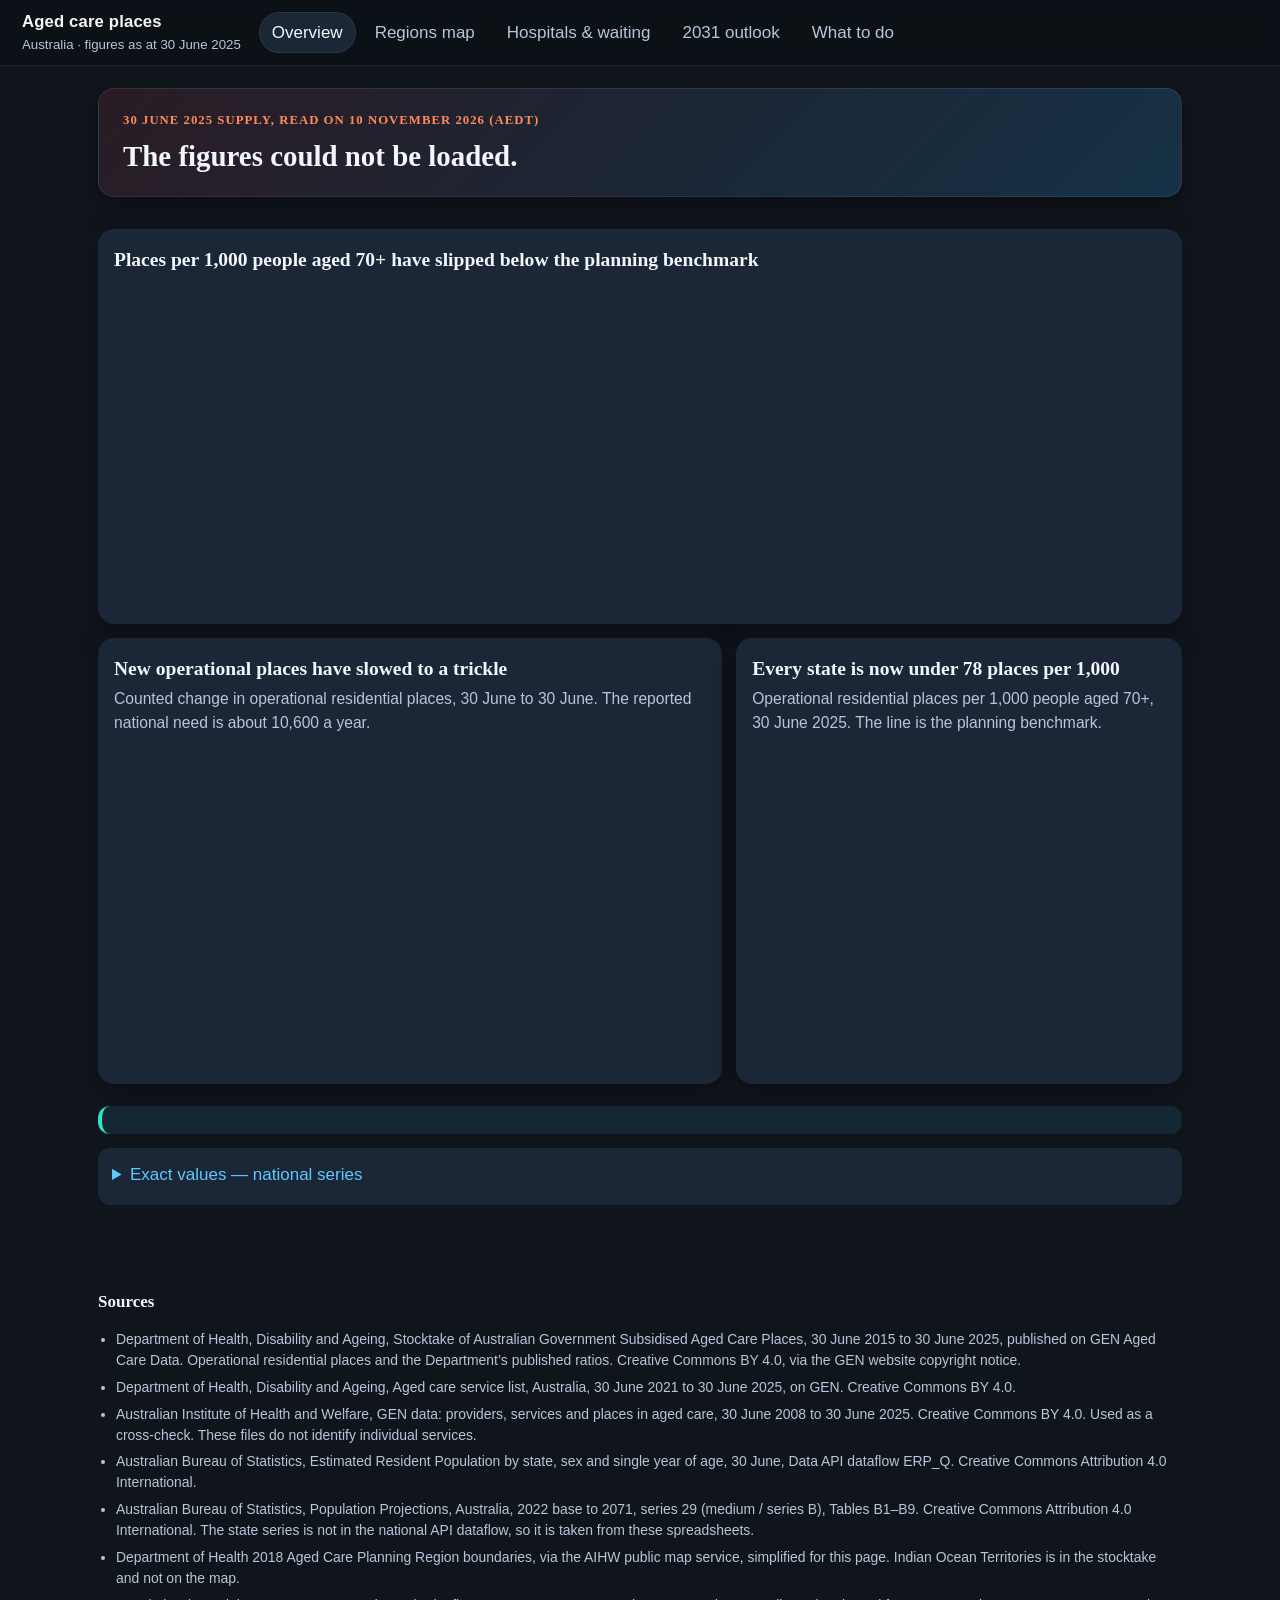
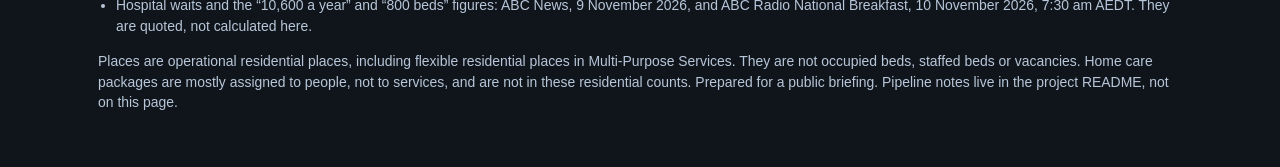
==== dashboard/index.html @ b5bfd51a "Add the static briefing pages and screenshots of every tab. The pages are a dark card layout with a " ====
<!DOCTYPE html>
<html lang="en-AU">
<head>
  <meta charset="utf-8" />
  <meta name="viewport" content="width=device-width, initial-scale=1" />
  <title>Where aged care places are falling behind</title>
  <link rel="stylesheet" href="styles.css" />
</head>
<body>
  <header class="topbar">
    <div class="brand">
      <strong>Aged care places</strong>
      <span>Australia · figures as at 30 June 2025</span>
    </div>
    <nav class="tabs" aria-label="Pages">
      <button type="button" data-tab="overview" class="is-on" aria-selected="true">Overview</button>
      <button type="button" data-tab="regions" aria-selected="false">Regions map</button>
      <button type="button" data-tab="hospitals" aria-selected="false">Hospitals &amp; waiting</button>
      <button type="button" data-tab="outlook" aria-selected="false">2031 outlook</button>
      <button type="button" data-tab="action" aria-selected="false">What to do</button>
    </nav>
  </header>

  <main>
    <section class="banner">
      <p class="kicker">30 June 2025 supply, read on 10 November 2026 (AEDT)</p>
      <h1 id="banner">Loading the latest figures…</h1>
    </section>
    <section class="kpis" id="kpis" aria-label="Key figures"></section>

    <section data-page="overview">
      <article class="card">
        <h2 id="overview-hero-title">Places per 1,000 people aged 70+ have slipped below the planning benchmark</h2>
        <p class="sub" id="overview-hero-sub"></p>
        <canvas id="chart-ratio" height="320"></canvas>
      </article>
      <div class="grid-2">
        <article class="card">
          <h2 id="overview-net-title">New operational places have slowed to a trickle</h2>
          <p class="sub">Counted change in operational residential places, 30 June to 30 June. The reported national need is about 10,600 a year.</p>
          <canvas id="chart-net" height="320"></canvas>
        </article>
        <article class="card">
          <h2>Every state is now under 78 places per 1,000</h2>
          <p class="sub">Operational residential places per 1,000 people aged 70+, 30 June 2025. The line is the planning benchmark.</p>
          <canvas id="chart-states" height="320"></canvas>
        </article>
      </div>
      <div class="means" id="overview-means"></div>
      <details class="exact">
        <summary>Exact values — national series</summary>
        <div class="table-wrap" id="overview-table"></div>
      </details>
    </section>

    <section data-page="regions" hidden>
      <div class="card">
        <h2>Where the residential place ratio is lowest</h2>
        <p class="sub">Each region is coloured by the Department of Health published ratio of operational residential places per 1,000 people aged 70+, 30 June 2025. Hover a region for the place count and the gap to 78.</p>
        <div class="pills" id="state-pills" role="group" aria-label="Filter by state"></div>
        <div class="map-wrap"><svg id="map" viewBox="0 0 1000 820" role="img" aria-label="Map of aged care planning regions"></svg></div>
        <div class="legend" id="legend"></div>
      </div>
      <div class="grid-3">
        <article class="card">
          <h2 id="region-bar-title">Biggest gaps in number of places</h2>
          <p class="sub">Places still needed to reach 78 per 1,000, using each region’s published ratio. A large city can have a moderate ratio and still be missing the most places.</p>
          <canvas id="chart-regions" height="320"></canvas>
        </article>
        <div>
          <div class="means" id="region-means"></div>
        </div>
      </div>
      <details class="exact">
        <summary>Exact values — every planning region</summary>
        <div class="table-wrap" id="region-table"></div>
      </details>
    </section>

    <section data-page="hospitals" hidden>
      <article class="card">
        <p class="kicker" style="color:#ff8a5b;letter-spacing:.06em;text-transform:uppercase;font-size:.75rem;">Reported by the ABC, not counted in this dataset</p>
        <p class="quote" id="hospital-quote"></p>
      </article>
      <div class="grid-2">
        <article class="card">
          <h2>South Australia’s place ratio has fallen the whole decade</h2>
          <p class="sub">Operational residential places per 1,000 people aged 70+. South Australia added few places while the older population grew.</p>
          <canvas id="chart-sa" height="320"></canvas>
        </article>
        <article class="card">
          <h2>South Australia is not the lowest ratio</h2>
          <p class="sub">30 June 2025. The Northern Territory, the ACT and Tasmania have fewer places per 1,000 older people. South Australia’s hospital queue is the one state governments have put a number on.</p>
          <canvas id="chart-hospital-states" height="320"></canvas>
        </article>
      </div>
      <div class="means" id="hospital-means"></div>
      <details class="exact">
        <summary>Exact values — South Australia by year</summary>
        <div class="table-wrap" id="hospital-table"></div>
      </details>
    </section>

    <section data-page="outlook" hidden>
      <article class="card">
        <h2 id="outlook-title">Extra places each year to 2031, if today’s homes stay open</h2>
        <p class="sub">ABS medium population projection (series B). “Hold today’s ratio” keeps each state’s June 2025 ratio. “Reach 78” gets to the planning benchmark by 30 June 2031.</p>
        <canvas id="chart-outlook" height="320"></canvas>
      </article>
      <article class="card">
        <h2>The 70+ population keeps growing after the place ratio has already fallen</h2>
        <p class="sub">ABS estimated resident population to 2025, then the medium projection’s growth applied to that estimate through 2031. Australia.</p>
        <canvas id="chart-pop" height="320"></canvas>
      </article>
      <div class="means" id="outlook-means"></div>
      <details class="exact">
        <summary>Exact values — 2031 by state</summary>
        <div class="table-wrap" id="outlook-table"></div>
      </details>
    </section>

    <section data-page="action" hidden>
      <article class="card">
        <h2>The pace last year is about a tenth of what it takes to stand still</h2>
        <p class="sub">Australia, residential operational places a year. Blue bars are reported claims. The others are counted from the stocktake and the ABS projection.</p>
        <canvas id="chart-pace" class="tall" height="420"></canvas>
      </article>
      <div class="steps" id="action-steps"></div>
      <div class="means" id="action-means"></div>
      <details class="exact">
        <summary>Exact values — pace comparison</summary>
        <div class="table-wrap" id="action-table"></div>
      </details>
    </section>
  </main>

  <div id="tip" class="tip" hidden></div>

  <footer class="sources">
    <h2>Sources</h2>
    <ul>
      <li>Department of Health, Disability and Ageing, Stocktake of Australian Government Subsidised Aged Care Places, 30 June 2015 to 30 June 2025, published on GEN Aged Care Data. Operational residential places and the Department’s published ratios. Creative Commons BY 4.0, via the GEN website copyright notice.</li>
      <li>Department of Health, Disability and Ageing, Aged care service list, Australia, 30 June 2021 to 30 June 2025, on GEN. Creative Commons BY 4.0.</li>
      <li>Australian Institute of Health and Welfare, GEN data: providers, services and places in aged care, 30 June 2008 to 30 June 2025. Creative Commons BY 4.0. Used as a cross-check. These files do not identify individual services.</li>
      <li>Australian Bureau of Statistics, Estimated Resident Population by state, sex and single year of age, 30 June, Data API dataflow ERP_Q. Creative Commons Attribution 4.0 International.</li>
      <li>Australian Bureau of Statistics, Population Projections, Australia, 2022 base to 2071, series 29 (medium / series B), Tables B1–B9. Creative Commons Attribution 4.0 International. The state series is not in the national API dataflow, so it is taken from these spreadsheets.</li>
      <li>Department of Health 2018 Aged Care Planning Region boundaries, via the AIHW public map service, simplified for this page. Indian Ocean Territories is in the stocktake and not on the map.</li>
      <li>Hospital waits and the “10,600 a year” and “800 beds” figures: ABC News, 9 November 2026, and ABC Radio National Breakfast, 10 November 2026, 7:30 am AEDT. They are quoted, not calculated here.</li>
    </ul>
    <p>Places are operational residential places, including flexible residential places in Multi-Purpose Services. They are not occupied beds, staffed beds or vacancies. Home care packages are mostly assigned to people, not to services, and are not in these residential counts. Prepared for a public briefing. Pipeline notes live in the project README, not on this page.</p>
  </footer>
  <script src="vendor/chart.umd.min.js"></script>
  <script src="app.js"></script>
</body>
</html>
---- dashboard/styles.css ----
:root {
  --bg: #10151c;
  --bg-2: #0c1117;
  --card: #1b2636;
  --card-2: #223044;
  --ink: #f3f7fb;
  --muted: #b7c6d8;
  --line: rgba(255, 255, 255, 0.08);
  --red: #ff5d73;
  --amber: #ffb020;
  --green: #3dce8a;
  --blue: #5ec8ff;
  --coral: #ff8a5b;
  --violet: #c4b5fd;
  --teal: #2ee6c7;
  --shadow: 0 10px 30px rgba(0, 0, 0, 0.28);
  font-size: 17px;
}

* { box-sizing: border-box; }
html, body { margin: 0; background: var(--bg); color: var(--ink); }
body {
  font-family: "Segoe UI", "Helvetica Neue", Arial, sans-serif;
  line-height: 1.5;
  min-height: 100vh;
}
h1, h2, h3, .banner p { font-family: Georgia, "Palatino Linotype", Palatino, serif; font-weight: 600; }
a { color: var(--blue); }
button, input, select { font: inherit; }

.topbar {
  position: sticky;
  top: 0;
  z-index: 30;
  display: flex;
  align-items: center;
  gap: 18px;
  padding: 10px 22px;
  background: rgba(12, 17, 23, 0.94);
  border-bottom: 1px solid var(--line);
  backdrop-filter: blur(8px);
}
.brand { display: flex; flex-direction: column; min-width: 190px; }
.brand strong { font-size: 0.98rem; letter-spacing: 0.01em; }
.brand span { color: var(--muted); font-size: 0.78rem; }
.tabs { display: flex; flex-wrap: wrap; gap: 6px; }
.tabs button {
  background: transparent;
  color: var(--muted);
  border: 1px solid transparent;
  border-radius: 999px;
  padding: 7px 12px;
  cursor: pointer;
}
.tabs button.is-on {
  color: var(--ink);
  background: var(--card);
  border-color: var(--line);
}
.tabs button:focus-visible, .pills button:focus-visible { outline: 2px solid var(--blue); outline-offset: 2px; }

main { max-width: 1120px; margin: 0 auto; padding: 22px 18px 48px; }
.banner {
  background: linear-gradient(135deg, #2a1c24 0%, #1b2636 55%, #163246 100%);
  border: 1px solid var(--line);
  border-radius: 16px;
  padding: 22px 24px;
  box-shadow: var(--shadow);
  margin-bottom: 16px;
}
.banner .kicker { color: var(--coral); letter-spacing: 0.08em; text-transform: uppercase; font-size: 0.75rem; margin: 0 0 8px; }
.banner h1 { font-size: 1.7rem; line-height: 1.25; margin: 0; }

.kpis { display: grid; grid-template-columns: repeat(5, 1fr); gap: 12px; margin-bottom: 16px; }
.kpi {
  background: var(--card);
  border-radius: 14px;
  padding: 14px 14px 12px;
  border-top: 4px solid var(--amber);
  box-shadow: var(--shadow);
  min-height: 148px;
}
.kpi.red { border-top-color: var(--red); }
.kpi.amber { border-top-color: var(--amber); }
.kpi.green { border-top-color: var(--green); }
.kpi .label { color: var(--muted); font-size: 0.82rem; margin: 0 0 8px; }
.kpi .value { font-size: 1.55rem; line-height: 1.1; margin: 0; font-family: Georgia, serif; }
.kpi .unit { color: var(--blue); font-size: 0.78rem; margin: 6px 0; }
.kpi .take { color: var(--muted); font-size: 0.82rem; margin: 0; }

.card {
  background: var(--card);
  border-radius: 16px;
  padding: 16px 16px 12px;
  margin-bottom: 14px;
  box-shadow: var(--shadow);
}
.card h2 { margin: 0 0 4px; font-size: 1.15rem; }
.card .sub { color: var(--muted); margin: 0 0 10px; font-size: 0.92rem; }
.grid-2 { display: grid; grid-template-columns: 1.4fr 1fr; gap: 14px; }
.grid-3 { display: grid; grid-template-columns: 1.3fr 0.9fr; gap: 14px; }
canvas { width: 100% !important; height: 320px !important; }
canvas.tall { height: 420px !important; }
.map-wrap { position: relative; background: #121a24; border-radius: 12px; overflow: hidden; }
#map { width: 100%; height: auto; display: block; }
.tip {
  position: fixed;
  z-index: 40;
  background: #0e1620;
  color: var(--ink);
  border: 1px solid var(--line);
  border-radius: 10px;
  padding: 8px 10px;
  pointer-events: none;
  max-width: 260px;
  font-size: 0.85rem;
  box-shadow: var(--shadow);
}
.legend { display: flex; flex-wrap: wrap; gap: 10px 14px; color: var(--muted); font-size: 0.82rem; margin: 8px 0 0; }
.swatch { display: inline-block; width: 12px; height: 12px; border-radius: 3px; margin-right: 5px; vertical-align: -1px; }
.pills { display: flex; flex-wrap: wrap; gap: 6px; margin: 0 0 10px; }
.pills button {
  background: var(--card-2);
  color: var(--ink);
  border: 1px solid var(--line);
  border-radius: 999px;
  padding: 5px 10px;
  cursor: pointer;
}
.pills button.is-on { background: var(--blue); color: #08202c; border-color: var(--blue); }

.means {
  background: #142833;
  border-left: 4px solid var(--teal);
  border-radius: 12px;
  padding: 14px 16px;
  margin: 8px 0 14px;
}
.means h2 { margin: 0 0 6px; font-size: 1.05rem; }
.means p { margin: 0; color: var(--ink); }

details.exact { background: var(--card); border-radius: 12px; padding: 8px 14px 12px; margin-bottom: 14px; }
details.exact summary { cursor: pointer; color: var(--blue); padding: 6px 0; }
.table-wrap { overflow-x: auto; }
table { width: 100%; border-collapse: collapse; font-size: 0.88rem; }
th, td { text-align: right; padding: 6px 8px; border-bottom: 1px solid var(--line); white-space: nowrap; }
th:first-child, td:first-child, th:nth-child(2), td:nth-child(2) { text-align: left; }
th { color: var(--muted); font-weight: 600; }

.quote {
  font-family: Georgia, serif;
  font-size: 1.65rem;
  line-height: 1.25;
  margin: 0;
}
.quote span { display: block; margin-top: 8px; color: var(--muted); font-family: "Segoe UI", sans-serif; font-size: 0.95rem; }
.steps { display: grid; grid-template-columns: 1fr 1fr; gap: 12px; }
.step { background: var(--card-2); border-radius: 12px; padding: 12px 14px; }
.step h3 { margin: 0 0 6px; font-size: 1rem; }
.step p { margin: 0; color: var(--muted); }

footer.sources {
  max-width: 1120px;
  margin: 0 auto;
  padding: 8px 18px 40px;
  color: var(--muted);
  font-size: 0.82rem;
}
footer.sources h2 { color: var(--ink); font-size: 1rem; }
footer.sources ul { padding-left: 18px; }
footer.sources li { margin-bottom: 6px; }

@media (max-width: 980px) {
  .kpis { grid-template-columns: 1fr 1fr; }
  .grid-2, .grid-3, .steps { grid-template-columns: 1fr; }
  .topbar { flex-direction: column; align-items: flex-start; }
}
@media (max-width: 640px) {
  .kpis { grid-template-columns: 1fr; }
  .banner h1 { font-size: 1.35rem; }
  canvas { height: 260px !important; }
}
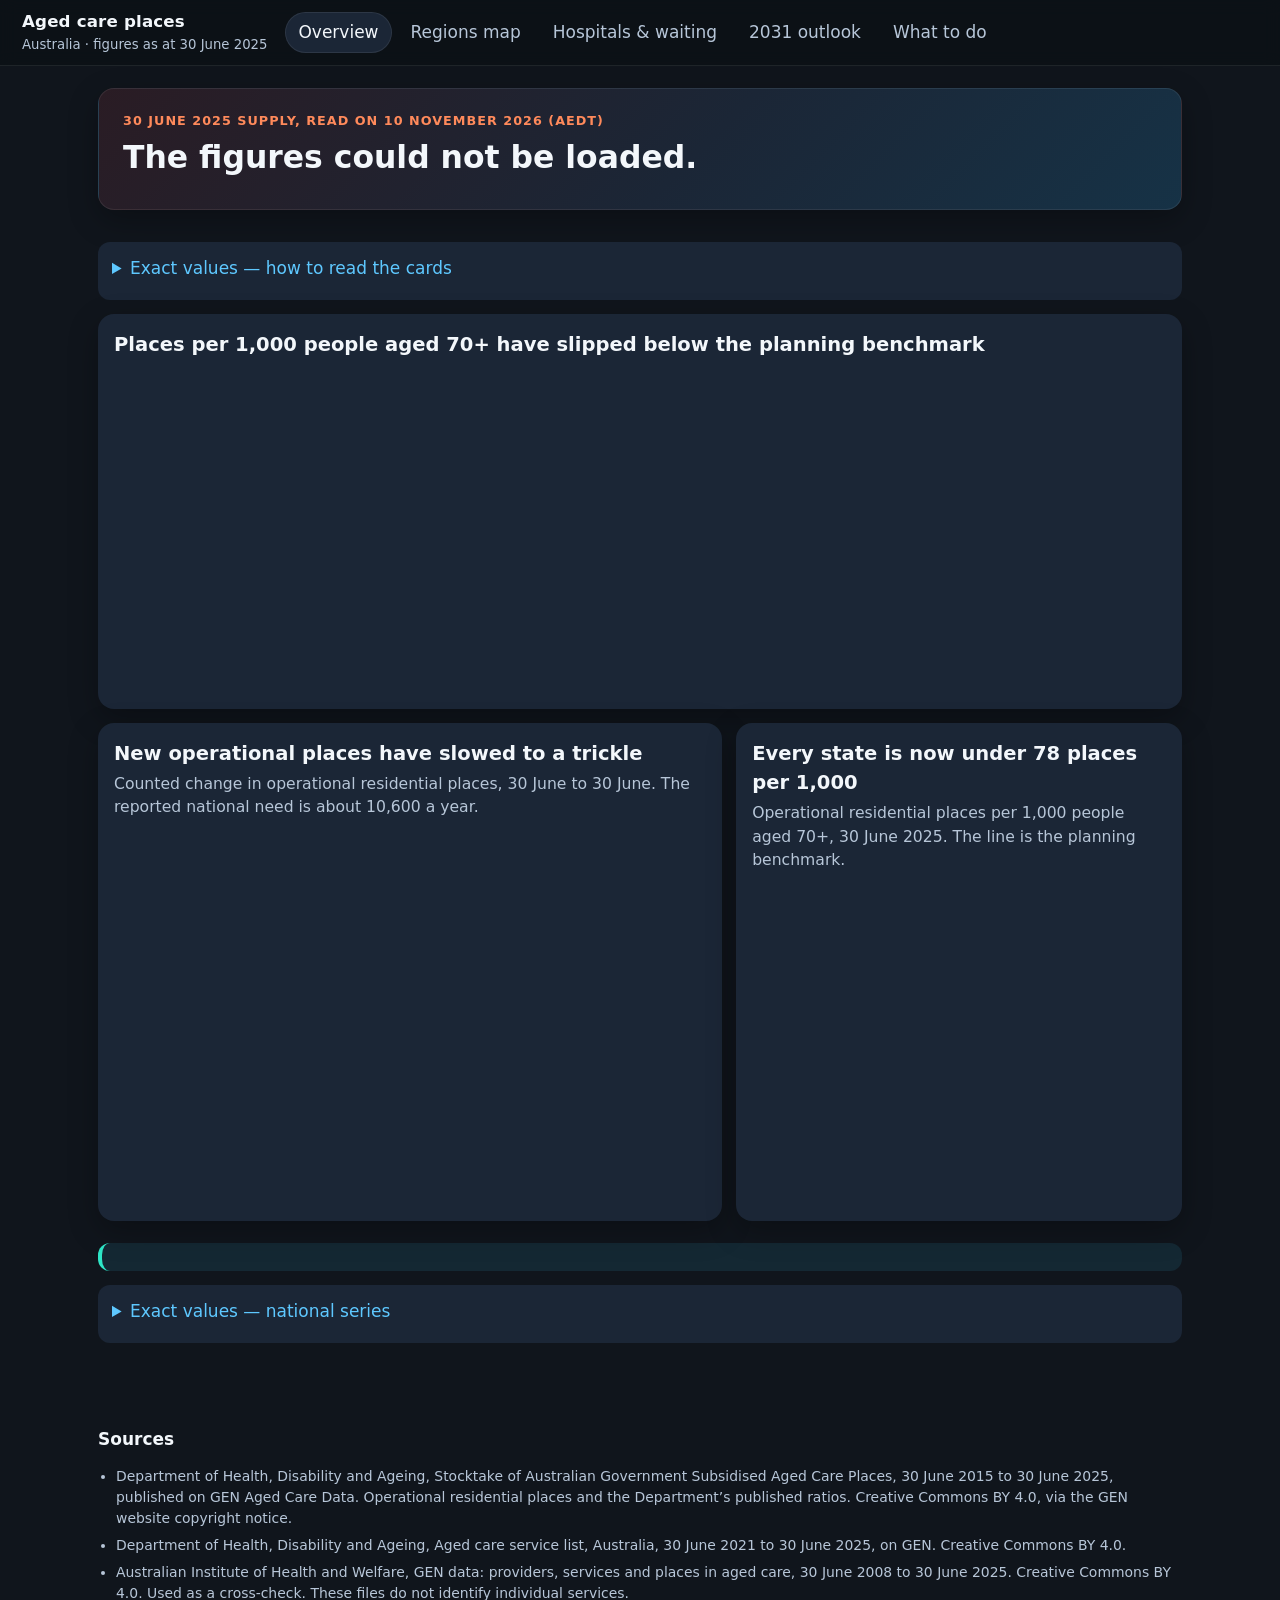
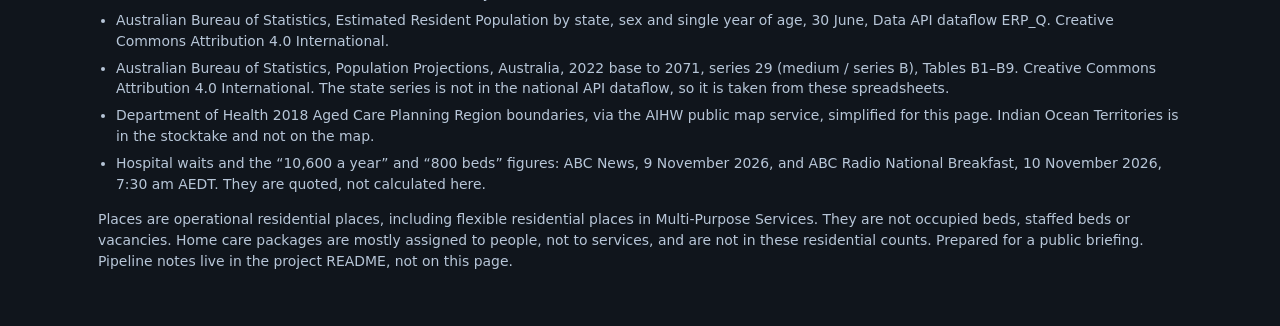
==== commit 68caf25c: "Shorten the dashboard headline and enlarge the status numbers. The banner is one sentence plus a two" ====
--- a/dashboard/index.html
+++ b/dashboard/index.html
@@ -25,8 +25,13 @@
     <section class="banner">
       <p class="kicker">30 June 2025 supply, read on 10 November 2026 (AEDT)</p>
       <h1 id="banner">Loading the latest figures…</h1>
+      <p id="banner-sub" class="subline"></p>
     </section>
     <section class="kpis" id="kpis" aria-label="Key figures"></section>
+    <details class="exact" id="kpi-notes">
+      <summary>Exact values — how to read the cards</summary>
+      <div id="kpi-notes-body"></div>
+    </details>
 
     <section data-page="overview">
       <article class="card">
--- a/dashboard/styles.css
+++ b/dashboard/styles.css
@@ -20,11 +20,14 @@
 * { box-sizing: border-box; }
 html, body { margin: 0; background: var(--bg); color: var(--ink); }
 body {
-  font-family: "Segoe UI", "Helvetica Neue", Arial, sans-serif;
+  font-family: system-ui, -apple-system, "Segoe UI", "Helvetica Neue", Arial, sans-serif;
   line-height: 1.5;
   min-height: 100vh;
 }
-h1, h2, h3, .banner p { font-family: Georgia, "Palatino Linotype", Palatino, serif; font-weight: 600; }
+h1, h2, h3, .banner p, .quote {
+  font-family: system-ui, -apple-system, "Segoe UI", "Helvetica Neue", Arial, sans-serif;
+  font-weight: 650;
+}
 a { color: var(--blue); }
 button, input, select { font: inherit; }
 
@@ -69,7 +72,15 @@
   margin-bottom: 16px;
 }
 .banner .kicker { color: var(--coral); letter-spacing: 0.08em; text-transform: uppercase; font-size: 0.75rem; margin: 0 0 8px; }
-.banner h1 { font-size: 1.7rem; line-height: 1.25; margin: 0; }
+.banner h1 { font-size: 1.85rem; line-height: 1.25; margin: 0; font-weight: 700; }
+.banner .subline {
+  margin: 10px 0 0;
+  max-width: 68rem;
+  color: var(--muted);
+  font-size: 1rem;
+  font-weight: 450;
+  line-height: 1.45;
+}
 
 .kpis { display: grid; grid-template-columns: repeat(5, 1fr); gap: 12px; margin-bottom: 16px; }
 .kpi {
@@ -83,9 +94,32 @@
 .kpi.red { border-top-color: var(--red); }
 .kpi.amber { border-top-color: var(--amber); }
 .kpi.green { border-top-color: var(--green); }
-.kpi .label { color: var(--muted); font-size: 0.82rem; margin: 0 0 8px; }
-.kpi .value { font-size: 1.55rem; line-height: 1.1; margin: 0; font-family: Georgia, serif; }
-.kpi .unit { color: var(--blue); font-size: 0.78rem; margin: 6px 0; }
+.kpi-top { display: flex; align-items: flex-start; justify-content: space-between; gap: 8px; margin-bottom: 8px; }
+.kpi .label { color: var(--muted); font-size: 0.82rem; margin: 0; }
+.kpi .value {
+  font-family: system-ui, -apple-system, "Segoe UI", "Helvetica Neue", Arial, sans-serif;
+  font-size: 2.6rem;
+  font-weight: 700;
+  line-height: 1.05;
+  letter-spacing: -0.03em;
+  margin: 0;
+}
+.kpi.red .value { color: var(--red); }
+.kpi.amber .value { color: var(--amber); }
+.kpi.green .value { color: var(--green); }
+.pill {
+  flex: 0 0 auto;
+  border-radius: 999px;
+  padding: 2px 8px;
+  font-size: 0.68rem;
+  font-weight: 700;
+  letter-spacing: 0.04em;
+  text-transform: uppercase;
+}
+.kpi.red .pill { color: var(--red); background: rgba(255, 93, 115, 0.16); }
+.kpi.amber .pill { color: var(--amber); background: rgba(255, 176, 32, 0.16); }
+.kpi.green .pill { color: var(--green); background: rgba(61, 206, 138, 0.16); }
+.kpi .unit { color: var(--blue); font-size: 0.78rem; margin: 8px 0 4px; }
 .kpi .take { color: var(--muted); font-size: 0.82rem; margin: 0; }
 
 .card {
@@ -148,12 +182,12 @@
 th { color: var(--muted); font-weight: 600; }
 
 .quote {
-  font-family: Georgia, serif;
-  font-size: 1.65rem;
-  line-height: 1.25;
+  font-size: 1.55rem;
+  font-weight: 650;
+  line-height: 1.3;
   margin: 0;
 }
-.quote span { display: block; margin-top: 8px; color: var(--muted); font-family: "Segoe UI", sans-serif; font-size: 0.95rem; }
+.quote span { display: block; margin-top: 8px; color: var(--muted); font-size: 0.95rem; font-weight: 450; }
 .steps { display: grid; grid-template-columns: 1fr 1fr; gap: 12px; }
 .step { background: var(--card-2); border-radius: 12px; padding: 12px 14px; }
 .step h3 { margin: 0 0 6px; font-size: 1rem; }
@@ -177,6 +211,7 @@
 }
 @media (max-width: 640px) {
   .kpis { grid-template-columns: 1fr; }
-  .banner h1 { font-size: 1.35rem; }
+  .banner h1 { font-size: 1.4rem; }
+  .kpi .value { font-size: 2.4rem; }
   canvas { height: 260px !important; }
 }
